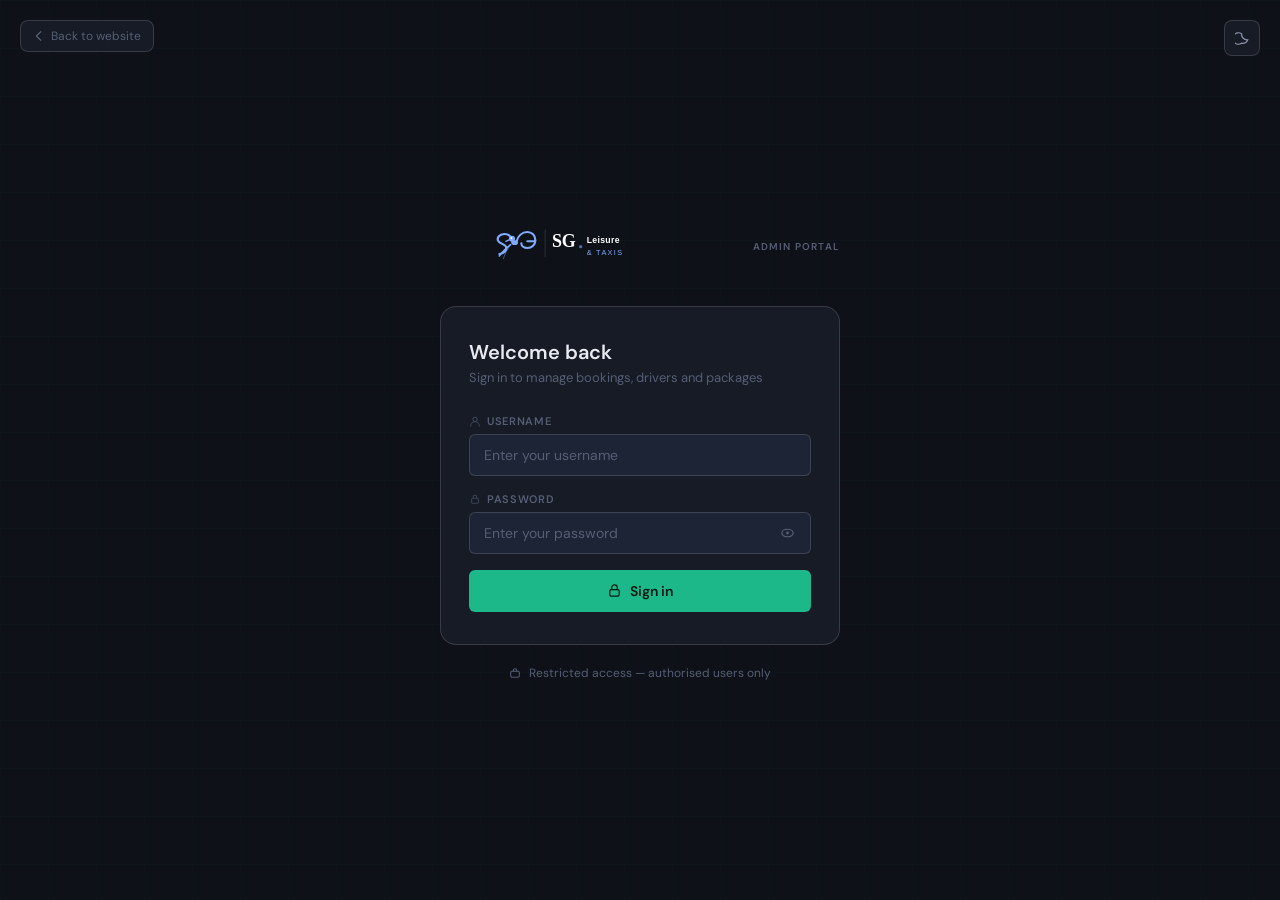
==== explorewithsg/admin/index.html @ bb2f0907 "Initial commit - SG Leisure and Taxis" ====
<!DOCTYPE html>
<html lang="en">
<head>
<meta charset="UTF-8">
<meta name="viewport" content="width=device-width, initial-scale=1.0">
<link rel="icon" type="image/svg+xml" href="../public/favicon.svg">
<link rel="apple-touch-icon" href="../public/apple-touch-icon.svg">
<link rel="shortcut icon" href="../public/favicon.svg">
<title>Admin Login — SG Leisure &amp; Taxis</title>
<link href="https://fonts.googleapis.com/css2?family=DM+Sans:wght@300;400;500;600&family=DM+Mono:wght@400;500&display=swap" rel="stylesheet">
<style>
  :root {
    --bg: #0e1117;
    --surface: #161b25;
    --surface2: #1d2435;
    --border: rgba(255,255,255,0.07);
    --border2: rgba(255,255,255,0.14);
    --text: #e8eaf0;
    --text2: #8b92a8;
    --text3: #555e75;
    --accent: #1db88a;
    --accent-dim: rgba(29,184,138,0.12);
    --red: #f05b5b;
    --red-dim: rgba(240,91,91,0.1);
    --font: 'DM Sans', sans-serif;
    --mono: 'DM Mono', monospace;
    --r: 10px;
    --r-sm: 6px;
  }
  body.light {
    --bg: #f0f2f5;
    --surface: #ffffff;
    --surface2: #f5f6f8;
    --border: rgba(0,0,0,0.07);
    --border2: rgba(0,0,0,0.14);
    --text: #111318;
    --text2: #52596b;
    --text3: #9199ad;
    --accent: #0f9e73;
    --accent-dim: rgba(15,158,115,0.1);
    --red: #d63c3c;
    --red-dim: rgba(214,60,60,0.08);
  }

  *, *::before, *::after { box-sizing: border-box; margin: 0; padding: 0; }
  html { font-size: 15px; }
  body {
    font-family: var(--font); background: var(--bg); color: var(--text);
    min-height: 100vh; display: flex; flex-direction: column;
    align-items: center; justify-content: center;
    transition: background 0.25s, color 0.25s;
    padding: 20px;
  }

  /* Background subtle grid pattern */
  body::before {
    content: '';
    position: fixed; inset: 0; z-index: 0;
    background-image:
      linear-gradient(rgba(29,184,138,0.03) 1px, transparent 1px),
      linear-gradient(90deg, rgba(29,184,138,0.03) 1px, transparent 1px);
    background-size: 48px 48px;
    pointer-events: none;
  }

  .login-wrap {
    width: 100%; max-width: 400px; position: relative; z-index: 1;
    animation: slideUp 0.4s cubic-bezier(0.16,1,0.3,1) both;
  }
  @keyframes slideUp {
    from { opacity: 0; transform: translateY(20px); }
    to   { opacity: 1; transform: translateY(0); }
  }

  /* Brand header */
  .brand {
    display: flex; align-items: center; justify-content: center;
    gap: 12px; margin-bottom: 32px;
  }
  .brand-icon {
    width: 44px; height: 44px; background: var(--accent); border-radius: 12px;
    display: flex; align-items: center; justify-content: center;
  }
  .brand-icon svg { width: 24px; height: 24px; }
  .brand-text { line-height: 1.2; }
  .brand-name { font-size: 18px; font-weight: 600; color: var(--text); }
  .brand-sub  { font-size: 12px; color: var(--text3); margin-top: 2px; }

  /* Card */
  .login-card {
    background: var(--surface); border: 1px solid var(--border2);
    border-radius: 16px; padding: 32px 28px;
  }
  .card-title {
    font-size: 20px; font-weight: 600; color: var(--text);
    margin-bottom: 4px;
  }
  .card-sub {
    font-size: 13px; color: var(--text3); margin-bottom: 28px;
  }

  /* Form */
  .form-group { display: flex; flex-direction: column; gap: 6px; margin-bottom: 16px; }
  .form-label {
    font-size: 11px; font-weight: 600; color: var(--text3);
    letter-spacing: 0.06em; text-transform: uppercase;
    display: flex; align-items: center; gap: 6px;
  }
  .form-label svg { width: 12px; height: 12px; opacity: 0.6; }
  .form-input {
    background: var(--surface2); border: 1px solid var(--border2);
    border-radius: var(--r-sm); color: var(--text);
    font-family: var(--font); font-size: 14px; padding: 11px 14px;
    outline: none; transition: border-color 0.15s, box-shadow 0.15s;
    width: 100%;
  }
  .form-input:focus {
    border-color: var(--accent);
    box-shadow: 0 0 0 3px var(--accent-dim);
  }
  .form-input::placeholder { color: var(--text3); }

  /* Password toggle */
  .pw-wrap { position: relative; }
  .pw-wrap .form-input { padding-right: 42px; }
  .pw-toggle {
    position: absolute; right: 12px; top: 50%; transform: translateY(-50%);
    background: none; border: none; cursor: pointer; color: var(--text3);
    padding: 4px; display: flex; align-items: center;
    transition: color 0.15s;
  }
  .pw-toggle:hover { color: var(--text2); }
  .pw-toggle svg { width: 15px; height: 15px; }

  /* Error */
  .error-msg {
    display: none; align-items: center; gap: 8px;
    background: var(--red-dim); border: 1px solid rgba(240,91,91,0.2);
    border-radius: var(--r-sm); padding: 10px 12px;
    font-size: 13px; color: var(--red); margin-bottom: 16px;
  }
  .error-msg.show { display: flex; }
  .error-msg svg { width: 14px; height: 14px; flex-shrink: 0; }

  /* Submit */
  .btn-submit {
    width: 100%; background: var(--accent); color: #0a1a13;
    border: none; border-radius: var(--r-sm); font-family: var(--font);
    font-size: 14px; font-weight: 600; padding: 12px;
    cursor: pointer; transition: all 0.15s; margin-top: 4px;
    display: flex; align-items: center; justify-content: center; gap: 8px;
  }
  .btn-submit:hover { background: #22d19d; transform: translateY(-1px); }
  .btn-submit:active { transform: translateY(0); }
  .btn-submit:disabled { opacity: 0.6; cursor: not-allowed; transform: none; }
  .btn-submit svg { width: 15px; height: 15px; }
  .spinner {
    display: none; width: 15px; height: 15px;
    border: 2px solid rgba(0,0,0,0.2); border-top-color: #0a1a13;
    border-radius: 50%; animation: spin 0.6s linear infinite;
  }
  @keyframes spin { to { transform: rotate(360deg); } }

  /* Footer */
  .login-footer {
    text-align: center; margin-top: 20px;
    font-size: 12px; color: var(--text3);
    display: flex; align-items: center; justify-content: center; gap: 8px;
  }
  .login-footer svg { width: 12px; height: 12px; }

  /* Theme toggle */
  .theme-btn {
    position: fixed; top: 20px; right: 20px; z-index: 10;
    width: 36px; height: 36px; border-radius: 8px;
    background: var(--surface); border: 1px solid var(--border2);
    display: flex; align-items: center; justify-content: center; cursor: pointer;
    transition: all 0.15s;
  }
  .theme-btn:hover { background: var(--surface2); }
  .theme-btn svg { width: 15px; height: 15px; color: var(--text2); }
  .icon-moon { display: block; }
  .icon-sun  { display: none; }
  body.light .icon-moon { display: none; }
  body.light .icon-sun  { display: block; }

  /* Back to site link */
  .back-link {
    position: fixed; top: 20px; left: 20px; z-index: 10;
    display: flex; align-items: center; gap: 6px;
    font-size: 12px; color: var(--text3); text-decoration: none;
    padding: 7px 12px; background: var(--surface); border: 1px solid var(--border2);
    border-radius: 8px; transition: all 0.15s;
  }
  .back-link:hover { color: var(--text2); background: var(--surface2); }
  .back-link svg { width: 12px; height: 12px; }

  /* ── RESPONSIVE ── */
  @media (max-width: 480px) {
    body { padding: 16px; }
    .login-card { padding: 28px 20px; }
    .btn-submit { font-size: 15px; padding: 14px; }
    .form-input { padding: 12px 14px; font-size: 15px; }
    .back-link, .theme-btn { top: 12px; }
    .back-link { left: 12px; } .theme-btn { right: 12px; }
    .brand-name { font-size: 1rem; }
    .login-wrap { max-width: 100%; }
  }
</style>
</head>
<body>

<a href="/" class="back-link">
  <svg viewBox="0 0 14 14" fill="none"><path d="M9 2L4 7l5 5" stroke="currentColor" stroke-width="1.4" stroke-linecap="round" stroke-linejoin="round"/></svg>
  Back to website
</a>

<button class="theme-btn" onclick="toggleTheme()" title="Toggle theme">
  <svg class="icon-moon" viewBox="0 0 16 16" fill="none"><path d="M13.5 9.5A6 6 0 017 3a6 6 0 100 10 6 6 0 006.5-3.5z" stroke="currentColor" stroke-width="1.3" stroke-linecap="round"/></svg>
  <svg class="icon-sun"  viewBox="0 0 16 16" fill="none"><circle cx="8" cy="8" r="3" stroke="currentColor" stroke-width="1.3"/><path d="M8 1v2M8 13v2M1 8h2M13 8h2M3.05 3.05l1.41 1.41M11.54 11.54l1.41 1.41M3.05 12.95l1.41-1.41M11.54 4.46l1.41-1.41" stroke="currentColor" stroke-width="1.3" stroke-linecap="round"/></svg>
</button>

<div class="login-wrap">

  <div class="brand">
    <img src="../public/logo-light.svg" alt="SG Leisure and Taxis" style="height:48px;width:auto;display:block;margin:0 auto 6px">
    <div style="font-size:10px;font-weight:600;letter-spacing:0.12em;text-transform:uppercase;color:var(--text3);text-align:center">Admin portal</div>
  </div>

  <div class="login-card">
    <div class="card-title">Welcome back</div>
    <div class="card-sub">Sign in to manage bookings, drivers and packages</div>

    <div class="error-msg" id="error-msg">
      <svg viewBox="0 0 16 16" fill="none"><circle cx="8" cy="8" r="6" stroke="currentColor" stroke-width="1.4"/><path d="M8 5v3M8 10.5v.5" stroke="currentColor" stroke-width="1.4" stroke-linecap="round"/></svg>
      <span id="error-text">Incorrect username or password.</span>
    </div>

    <form id="login-form" onsubmit="handleLogin(event)">
      <div class="form-group">
        <label class="form-label" for="username">
          <svg viewBox="0 0 14 14" fill="none"><circle cx="7" cy="5" r="2.5" stroke="currentColor" stroke-width="1.2"/><path d="M2 13c0-2.8 2.2-5 5-5s5 2.2 5 5" stroke="currentColor" stroke-width="1.2" stroke-linecap="round"/></svg>
          Username
        </label>
        <input
          class="form-input" type="text" id="username"
          placeholder="Enter your username" autocomplete="username"
          required
        >
      </div>

      <div class="form-group">
        <label class="form-label" for="password">
          <svg viewBox="0 0 14 14" fill="none"><rect x="3" y="6" width="8" height="6" rx="1.5" stroke="currentColor" stroke-width="1.2"/><path d="M5 6V4.5a2 2 0 014 0V6" stroke="currentColor" stroke-width="1.2" stroke-linecap="round"/></svg>
          Password
        </label>
        <div class="pw-wrap">
          <input
            class="form-input" type="password" id="password"
            placeholder="Enter your password" autocomplete="current-password"
            required
          >
          <button type="button" class="pw-toggle" onclick="togglePw()" id="pw-toggle-btn" title="Show/hide password">
            <svg id="eye-icon" viewBox="0 0 16 16" fill="none"><ellipse cx="8" cy="8" rx="6" ry="4" stroke="currentColor" stroke-width="1.3"/><circle cx="8" cy="8" r="1.5" fill="currentColor"/></svg>
          </button>
        </div>
      </div>

      <button class="btn-submit" type="submit" id="submit-btn">
        <div class="spinner" id="spinner"></div>
        <svg id="lock-icon" viewBox="0 0 16 16" fill="none"><rect x="3" y="7" width="10" height="7" rx="1.5" stroke="currentColor" stroke-width="1.3"/><path d="M5 7V5a3 3 0 016 0v2" stroke="currentColor" stroke-width="1.3" stroke-linecap="round"/></svg>
        <span id="btn-label">Sign in</span>
      </button>
    </form>
  </div>

  <div class="login-footer">
    <svg viewBox="0 0 14 14" fill="none"><rect x="2" y="5" width="10" height="7" rx="1.5" stroke="currentColor" stroke-width="1.2"/><path d="M5 5V4a2 2 0 014 0v1" stroke="currentColor" stroke-width="1.2" stroke-linecap="round"/></svg>
    Restricted access — authorised users only
  </div>

</div>

<script>
  /* ── Theme ── */
  (function() {
    if (localStorage.getItem('sg_theme') === 'light') document.body.classList.add('light');
  })();
  function toggleTheme() {
    document.body.classList.toggle('light');
    localStorage.setItem('sg_theme', document.body.classList.contains('light') ? 'light' : 'dark');
  }

  /* ── Password visibility ── */
  function togglePw() {
    const inp = document.getElementById('password');
    const isText = inp.type === 'text';
    inp.type = isText ? 'password' : 'text';
    document.getElementById('eye-icon').innerHTML = isText
      ? `<ellipse cx="8" cy="8" rx="6" ry="4" stroke="currentColor" stroke-width="1.3"/><circle cx="8" cy="8" r="1.5" fill="currentColor"/>`
      : `<ellipse cx="8" cy="8" rx="6" ry="4" stroke="currentColor" stroke-width="1.3"/><line x1="3" y1="13" x2="13" y2="3" stroke="currentColor" stroke-width="1.3" stroke-linecap="round"/>`;
  }

  /* ── Login ── */
  /*
   * IMPORTANT: This is a client-side demo guard.
   * For production, replace this with a real server-side
   * authentication endpoint (e.g. Supabase Auth, Firebase Auth,
   * or your own backend API). Never store real passwords in JS.
   *
   * Default credentials for testing:
   *   Username: admin
   *   Password: sg@admin2026
   *
   * Change ADMIN_USER and ADMIN_PASS below before publishing,
   * or better yet — connect to Supabase Auth (see README.md).
   */
  const ADMIN_USER = 'admin';
  const ADMIN_PASS = 'sg@admin2026';
  const SESSION_KEY = 'sg_admin_session';
  const SESSION_DURATION_MS = 8 * 60 * 60 * 1000; // 8 hours

  /* If already logged in, go straight to dashboard */
  (function() {
    const s = sessionStorage.getItem(SESSION_KEY);
    if (s) {
      try {
        const { expires } = JSON.parse(s);
        if (Date.now() < expires) {
          window.location.href = 'dashboard.html';
        }
      } catch(e) {
        sessionStorage.removeItem(SESSION_KEY);
      }
    }
  })();

  function showError(msg) {
    const el = document.getElementById('error-msg');
    document.getElementById('error-text').textContent = msg;
    el.classList.add('show');
    document.getElementById('password').focus();
  }

  function setLoading(on) {
    const btn = document.getElementById('submit-btn');
    const spinner = document.getElementById('spinner');
    const label = document.getElementById('btn-label');
    const lockIcon = document.getElementById('lock-icon');
    btn.disabled = on;
    spinner.style.display = on ? 'block' : 'none';
    lockIcon.style.display = on ? 'none' : 'block';
    label.textContent = on ? 'Signing in…' : 'Sign in';
  }

  function handleLogin(e) {
    e.preventDefault();
    document.getElementById('error-msg').classList.remove('show');
    const user = document.getElementById('username').value.trim();
    const pass = document.getElementById('password').value;

    if (!user || !pass) {
      showError('Please enter both username and password.');
      return;
    }

    setLoading(true);

    /* Simulate a brief network delay so it feels like a real auth call */
    setTimeout(() => {
      if (user === ADMIN_USER && pass === ADMIN_PASS) {
        sessionStorage.setItem(SESSION_KEY, JSON.stringify({
          user,
          expires: Date.now() + SESSION_DURATION_MS
        }));
        window.location.href = 'dashboard.html';
      } else {
        setLoading(false);
        showError('Incorrect username or password. Please try again.');
        document.getElementById('password').value = '';
      }
    }, 800);
  }
</script>
</body>
</html>
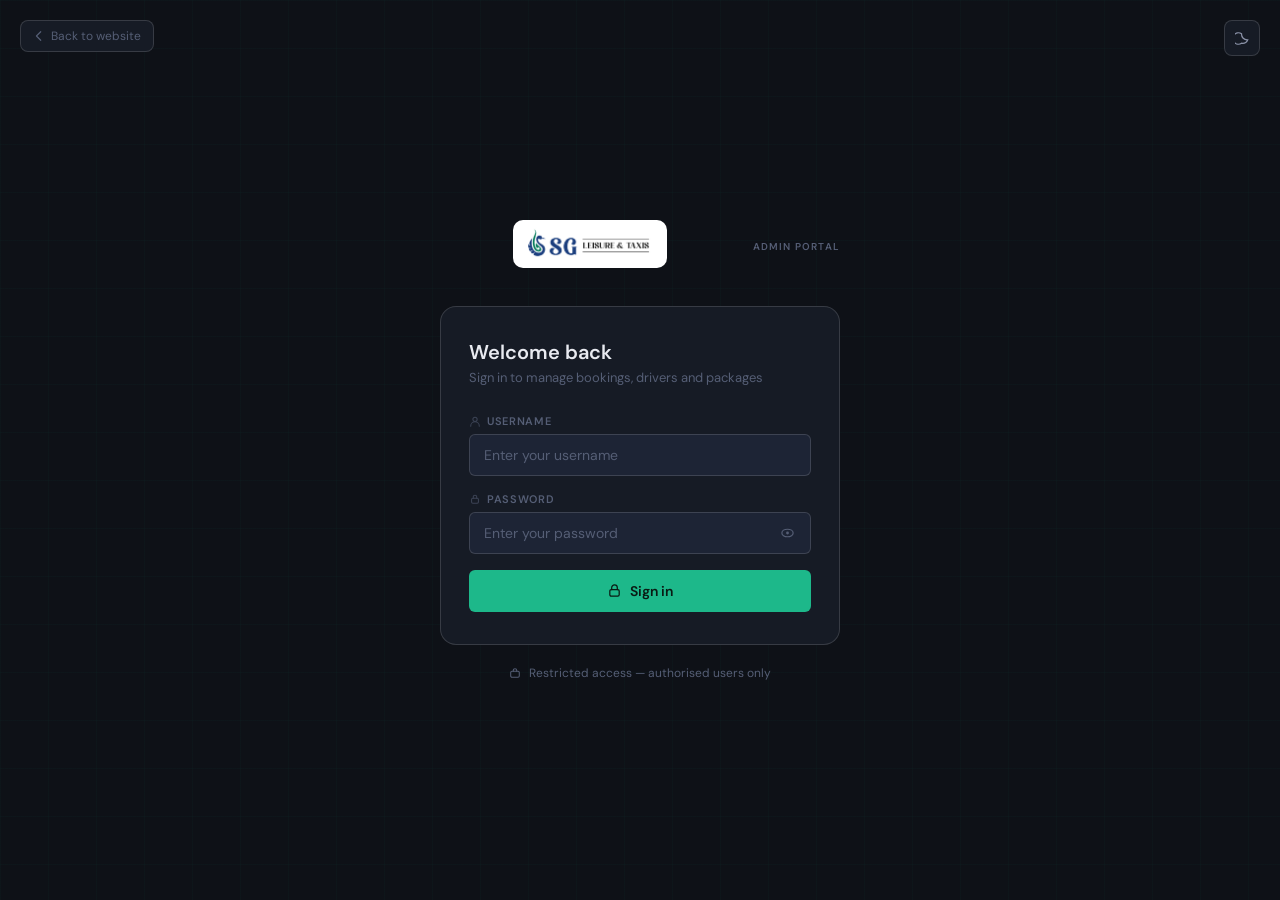
==== commit d3442e51: "Update branding, images, WhatsApp number and fix mobile nav - Replace logo and favicon with new SG L" ====
--- a/explorewithsg/admin/index.html
+++ b/explorewithsg/admin/index.html
@@ -3,9 +3,9 @@
 <head>
 <meta charset="UTF-8">
 <meta name="viewport" content="width=device-width, initial-scale=1.0">
-<link rel="icon" type="image/svg+xml" href="../public/favicon.svg">
+<link rel="icon" type="image/x-icon" href="../public/favicon.ico">
 <link rel="apple-touch-icon" href="../public/apple-touch-icon.svg">
-<link rel="shortcut icon" href="../public/favicon.svg">
+<link rel="shortcut icon" href="../public/favicon.ico">
 <title>Admin Login — SG Leisure &amp; Taxis</title>
 <link href="https://fonts.googleapis.com/css2?family=DM+Sans:wght@300;400;500;600&family=DM+Mono:wght@400;500&display=swap" rel="stylesheet">
 <style>
@@ -223,7 +223,7 @@
 <div class="login-wrap">
 
   <div class="brand">
-    <img src="../public/logo-light.svg" alt="SG Leisure and Taxis" style="height:48px;width:auto;display:block;margin:0 auto 6px">
+    <img src="../public/logo.png" alt="SG Leisure and Taxis" style="height:48px;width:auto;display:block;margin:0 auto 6px;background:#fff;border-radius:10px;padding:6px 14px">
     <div style="font-size:10px;font-weight:600;letter-spacing:0.12em;text-transform:uppercase;color:var(--text3);text-align:center">Admin portal</div>
   </div>
 
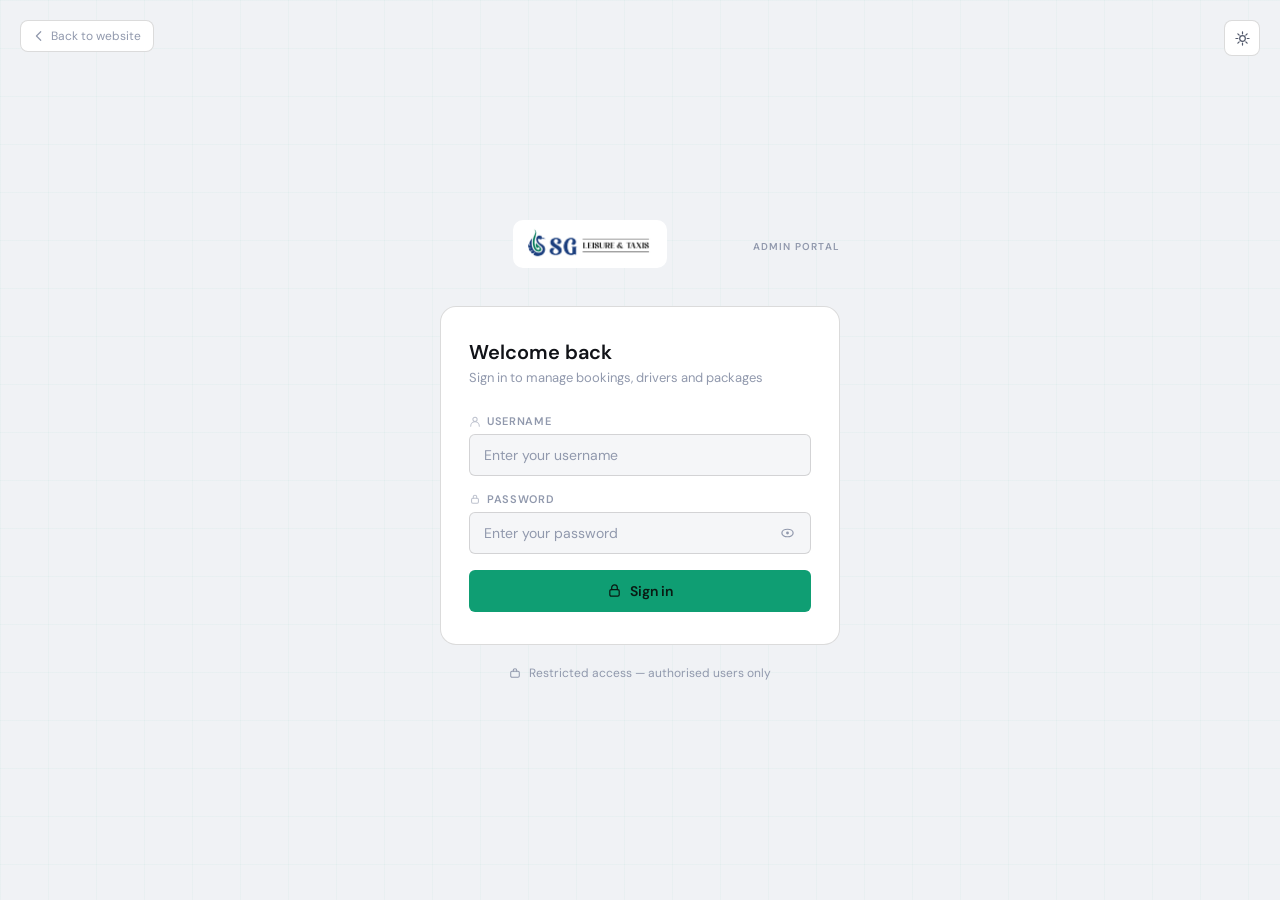
==== commit 49de680b: "Fix admin logo path and default to light mode - Copy logo.png into admin/ so path is local (../publi" ====
--- a/explorewithsg/admin/index.html
+++ b/explorewithsg/admin/index.html
@@ -223,7 +223,7 @@
 <div class="login-wrap">
 
   <div class="brand">
-    <img src="../public/logo.png" alt="SG Leisure and Taxis" style="height:48px;width:auto;display:block;margin:0 auto 6px;background:#fff;border-radius:10px;padding:6px 14px">
+    <img src="logo.png" alt="SG Leisure and Taxis" style="height:48px;width:auto;display:block;margin:0 auto 6px;background:#fff;border-radius:10px;padding:6px 14px">
     <div style="font-size:10px;font-weight:600;letter-spacing:0.12em;text-transform:uppercase;color:var(--text3);text-align:center">Admin portal</div>
   </div>
 
@@ -284,7 +284,7 @@
 <script>
   /* ── Theme ── */
   (function() {
-    if (localStorage.getItem('sg_theme') === 'light') document.body.classList.add('light');
+    if (localStorage.getItem('sg_theme') !== 'dark') document.body.classList.add('light');
   })();
   function toggleTheme() {
     document.body.classList.toggle('light');
